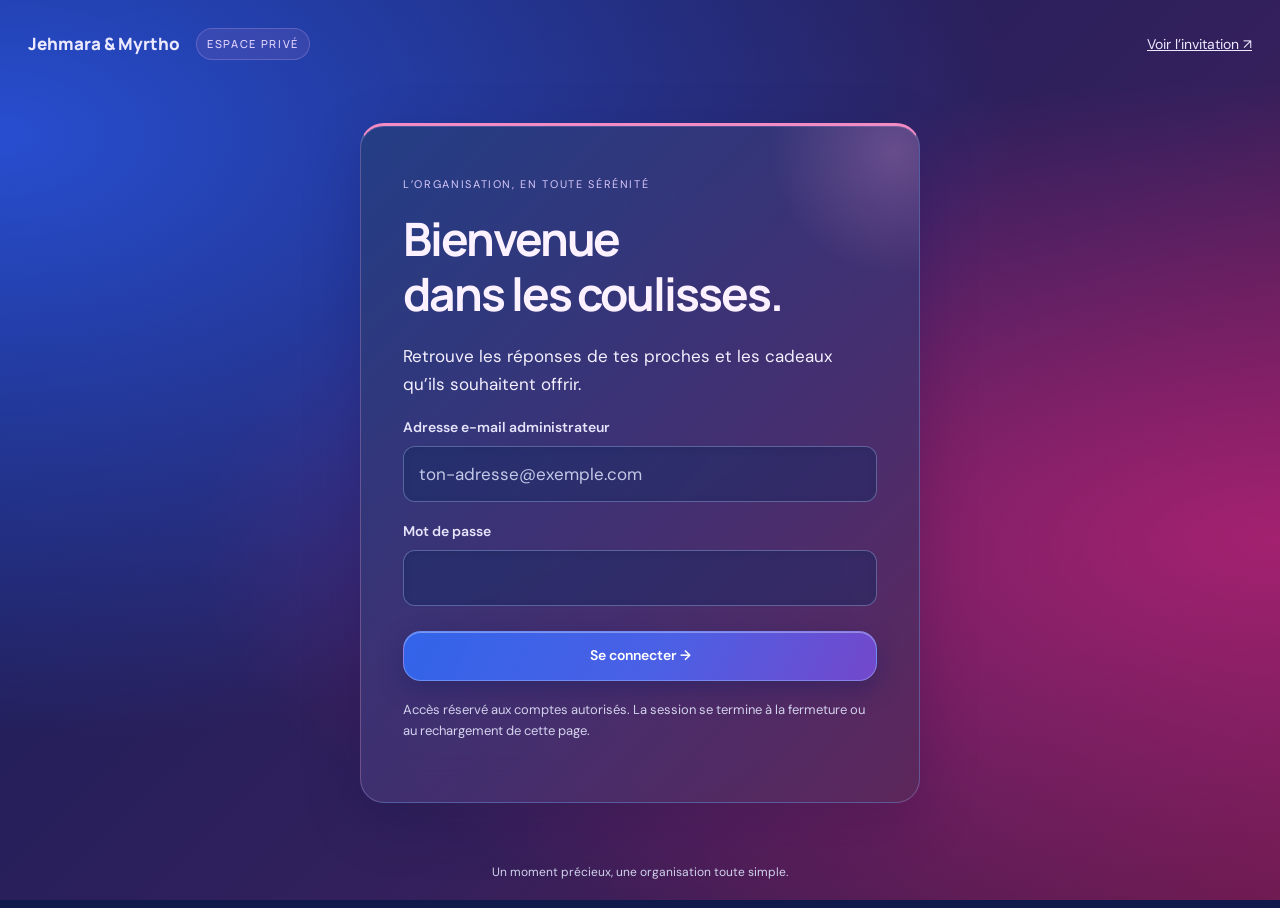
==== admin.html @ 2189c60e "Organize baby shower site assets and remove obsolete code" ====
<!DOCTYPE html>
<html lang="fr">
  <head>
    <meta charset="utf-8" />
    <meta
      name="viewport"
      content="width=device-width,initial-scale=1,viewport-fit=cover"
    />
    <meta name="robots" content="noindex,nofollow" />
    <meta name="referrer" content="no-referrer" />
    <meta name="theme-color" content="#153e80" />
    <title>Administration · Baby Shower</title>
    <script src="js/config.js?v=20261101-clean" defer></script>
    <script src="js/admin.js?v=20261101-clean" defer></script>

    <link rel="stylesheet" href="css/admin.css?v=20261101-clean" />
  </head>
  <body class="admin-theme">
    <div class="ambient" aria-hidden="true"></div>
    <header>
      <a class="brand" href="index.html"
        >Jehmara & Myrtho <span>ESPACE PRIVÉ</span></a
      ><a href="index.html" class="link">Voir l’invitation ↗</a>
    </header>
    <main>
      <section id="login-panel" class="glass login">
        <span class="eyebrow">L’organisation, en toute sérénité</span>
        <h1>Bienvenue<br />dans les coulisses.</h1>
        <p>
          Retrouve les réponses de tes proches et les cadeaux qu’ils souhaitent
          offrir.
        </p>
        <div id="setup-notice" class="notice" hidden>
          Supabase n’est pas encore configuré. Complète
          <code>js/config.js</code> et suis <code>docs/ADMIN.md</code> pour
          activer cet espace.
        </div>
        <form id="login-form">
          <label for="email">Adresse e-mail administrateur</label
          ><input
            id="email"
            type="email"
            autocomplete="username"
            required
            placeholder="ton-adresse@exemple.com"
          /><label for="password">Mot de passe</label
          ><input
            id="password"
            type="password"
            autocomplete="current-password"
            required
          /><button id="login-button" class="btn" type="submit">
            Se connecter →
          </button>
        </form>
        <p id="login-error" class="error" role="alert"></p>
        <p class="muted small">
          Accès réservé aux comptes autorisés. La session se termine à la
          fermeture ou au rechargement de cette page.
        </p>
      </section>
      <section
        id="dashboard"
        hidden
        aria-label="Tableau de bord administrateur"
      >
        <div class="heading">
          <div>
            <span class="eyebrow">Baby Shower · 13 décembre 2026</span>
            <h1>Vos proches, réunis.</h1>
            <p id="account" class="muted"></p>
          </div>
          <div class="toolbar">
            <button id="refresh" class="btn" type="button">Actualiser</button
            ><button id="logout" class="btn rose" type="button">
              Se déconnecter
            </button>
          </div>
        </div>
        <p id="dashboard-message" role="status" aria-live="polite"></p>
        <div class="stats" aria-label="Résumé">
          <article class="glass stat">
            <span>Réponses reçues</span><strong id="stat-total">0</strong>
          </article>
          <article class="glass stat">
            <span>Invités présents</span><strong id="stat-attending">0</strong>
          </article>
          <article class="glass stat">
            <span>Accompagnants</span><strong id="stat-companions">0</strong>
          </article>
          <article class="glass stat">
            <span>Personnes attendues au total</span
            ><strong id="stat-headcount">0</strong>
          </article>
          <article class="glass stat">
            <span>Cadeaux réservés</span><strong id="stat-gifts">0</strong>
          </article>
          <article class="glass stat">
            <span>Proches à l’étranger</span
            ><strong id="stat-distance">0</strong>
          </article>
        </div>
        <section class="glass responses">
          <div class="section-heading">
            <div>
              <h2>Les réponses</h2>
              <p class="muted small" id="updated"></p>
            </div>
            <button id="export" class="btn subtle" type="button">
              Exporter les réponses (.csv)
            </button>
          </div>
          <div class="filters">
            <div>
              <label for="search"
                >Rechercher un nom, un contact ou un cadeau</label
              ><input
                id="search"
                type="search"
                placeholder="Nom, téléphone, adresse ou cadeau…"
              />
            </div>
            <div>
              <label for="attendance-filter">Présence</label
              ><select id="attendance-filter">
                <option value="all">Toutes les réponses</option>
                <option value="yes">Participants</option>
                <option value="no">Absents en Haïti</option>
                <option value="distance">À distance (étranger)</option>
              </select>
            </div>
            <div>
              <label for="gift-filter">Cadeaux</label
              ><select id="gift-filter">
                <option value="all">Tous</option>
                <option value="yes">Avec une intention de cadeau</option>
                <option value="no">Sans intention de cadeau</option>
              </select>
            </div>
            <div>
              <label for="location-filter">Lieu de résidence</label
              ><select id="location-filter">
                <option value="all">Tous les lieux</option>
                <option value="metro">Zone métropolitaine</option>
                <option value="haiti_other">Ailleurs en Haïti</option>
                <option value="abroad">Étranger</option>
              </select>
            </div>
          </div>
          <p class="small muted" id="result-count"></p>
          <div id="response-list" class="response-list"></div>
        </section>
        <section class="glass reservations">
          <div class="section-heading">
            <div>
              <h2>Qui offre quoi ?</h2>
              <p class="muted">
                Les réservations confirmées et les idées encore disponibles.
              </p>
            </div>
          </div>
          <div id="gift-list" class="catalog"></div>
        </section>
      </section>
    </main>
    <footer>Un moment précieux, une organisation toute simple.</footer>
  </body>
</html>
---- css/admin.css ----
@import url("https://fonts.googleapis.com/css2?family=DM+Sans:wght@400;500;600;700&family=Manrope:wght@500;600;700;800&display=swap");
:root {
  --ink: #193056;
  --muted: #50617d;
  --blue: #153e80;
  --rose: #92265f;
  --border: #ffffffc9;
}
* {
  box-sizing: border-box;
}
body {
  margin: 0;
  font:
    17px/1.65 "DM Sans",
    system-ui,
    sans-serif;
  color: var(--ink);
}
button,
input,
select {
  font: inherit;
}
button,
a {
  touch-action: manipulation;
}
button {
  cursor: pointer;
}
[hidden] {
  display: none !important;
}
.ambient {
  position: fixed;
  inset: 0;
  z-index: -1;
  background:
    radial-gradient(ellipse at 0 0, #bdd4fc, transparent 58%),
    radial-gradient(ellipse at 100% 80%, #eec4dc, transparent 55%), #edf0f8;
}
header {
  max-width: 1300px;
  margin: auto;
  display: flex;
  justify-content: space-between;
  align-items: center;
  gap: 20px;
  padding: 28px 28px;
}
.brand {
  font-family: Manrope, system-ui, sans-serif;
  font-weight: 800;
  text-decoration: none;
  color: var(--ink);
  display: flex;
  gap: 16px;
  align-items: center;
}
.brand span,
.eyebrow {
  font-size: 11px;
  letter-spacing: 0.15em;
  text-transform: uppercase;
}
.brand span {
  border: 1px solid white;
  border-radius: 20px;
  padding: 6px 10px;
  font-weight: 500;
  background: #ffffff60;
}
.link {
  color: var(--blue);
  font-size: 14px;
}
main {
  max-width: 1300px;
  margin: 20px auto 60px;
  padding: 0 28px;
}
.glass {
  border: 1px solid var(--border);
  background: linear-gradient(130deg, #ffffffd9, #ffffff9c);
  border-radius: 24px;
  backdrop-filter: blur(24px);
  box-shadow:
    0 18px 60px #344e8210,
    inset 0 1px 0 #fff;
}
.login {
  max-width: 560px;
  margin: 35px auto;
  padding: 42px;
}
h1,
h2 {
  font-family: Manrope, system-ui, sans-serif;
  letter-spacing: -0.045em;
  line-height: 1.2;
}
h1 {
  font-size: clamp(32px, 4vw, 46px);
  margin: 15px 0 20px;
}
h2 {
  font-size: 27px;
  margin: 0 0 8px;
}
p {
  margin: 10px 0 18px;
}
.muted {
  color: var(--muted);
}
.small {
  font-size: 13px;
}
.eyebrow {
  color: var(--muted);
}
label {
  display: block;
  font-size: 14px;
  font-weight: 600;
  margin: 18px 0 7px;
}
input,
select {
  width: 100%;
  padding: 13px 15px;
  border: 1px solid #bac8df;
  border-radius: 12px;
  background: #ffffffb3;
  color: var(--ink);
  min-height: 50px;
}
.btn {
  display: inline-flex;
  align-items: center;
  justify-content: center;
  padding: 12px 19px;
  font-size: 14px;
  backdrop-filter: blur(16px);
}
.btn.rose {
  background: linear-gradient(120deg, #7b1f50ed, #a33872e8);
}
.btn.subtle {
  background: #ffffffa6;
  color: var(--blue);
  border-color: #a8b9d6;
  box-shadow: none;
}
.btn:disabled {
  opacity: 0.6;
  cursor: wait;
}
#login-button {
  width: 100%;
  margin-top: 25px;
}
.heading,
.section-heading {
  display: flex;
  justify-content: space-between;
  align-items: center;
  gap: 22px;
}
.toolbar {
  display: flex;
  gap: 10px;
  flex-wrap: wrap;
}
.stats {
  display: grid;
  grid-template-columns: repeat(5, 1fr);
  gap: 13px;
  margin: 25px 0;
}
.stat {
  padding: 22px 19px;
  display: flex;
  flex-direction: column;
  gap: 10px;
}
.stat span {
  font-size: 13px;
  color: var(--muted);
}
.stat strong {
  font:
    700 38px/1.1 Manrope,
    system-ui,
    sans-serif;
  color: var(--blue);
}
.responses,
.reservations {
  padding: 28px;
  margin-top: 24px;
}
.filters {
  display: grid;
  grid-template-columns: 2fr 1fr 1fr;
  gap: 16px;
  margin: 12px 0 20px;
}
.response-list {
  display: grid;
  gap: 12px;
}
.response {
  padding: 22px;
  border: 1px solid #ccd6e7;
  border-radius: 16px;
  background: #ffffff8c;
}
.response-head {
  display: flex;
  align-items: center;
  justify-content: space-between;
  gap: 16px;
}
.response h3 {
  font-size: 19px;
  margin: 0;
  overflow-wrap: anywhere;
}
.badge {
  display: inline-flex;
  padding: 4px 10px;
  border-radius: 20px;
  background: #d9e9e4;
  color: #24513f;
  font-size: 12px;
  white-space: nowrap;
}
.badge.absent {
  background: #f2deea;
  color: #81315b;
}
.response-meta {
  font-size: 13px;
  color: var(--muted);
  margin: 8px 0 15px;
}
.gift-chips {
  display: flex;
  flex-wrap: wrap;
  gap: 7px;
  padding: 0;
  list-style: none;
  margin: 12px 0;
}
.gift-chips li {
  font-size: 13px;
  border-radius: 8px;
  padding: 5px 9px;
  background: #e3ebf8;
  color: #294e82;
}
.proposal {
  white-space: pre-wrap;
  overflow-wrap: anywhere;
  font-size: 15px;
  margin: 12px 0 0;
  border-left: 3px solid #b66c98;
  padding-left: 13px;
}
.catalog {
  display: grid;
  grid-template-columns: repeat(3, 1fr);
  gap: 11px;
  margin-top: 22px;
}
.catalog-item {
  padding: 17px;
  border: 1px solid #ccd6e7;
  border-radius: 14px;
  background: #ffffff6e;
  overflow-wrap: anywhere;
}
.catalog-item h3 {
  font-size: 15px;
  line-height: 1.5;
  margin: 0 0 8px;
}
.catalog-item p {
  font-size: 13px;
  margin: 8px 0 0;
}
.catalog-item.free {
  opacity: 0.85;
}
.notice {
  background: #fff5de;
  border: 1px solid #d7bc7b;
  border-radius: 12px;
  padding: 14px;
  font-size: 14px;
}
.error,
#dashboard-message.error {
  color: #952958;
}
.empty {
  text-align: center;
  color: var(--muted);
  padding: 30px 15px;
}
footer {
  text-align: center;
  padding: 0 20px 25px;
  font-size: 12px;
  color: var(--muted);
}
button:focus-visible,
a:focus-visible,
input:focus-visible,
select:focus-visible {
  outline: 3px solid #5678af;
  outline-offset: 4px;
}
@media (max-width: 1000px) {
  .stats {
    grid-template-columns: repeat(3, 1fr);
  }
  .catalog {
    grid-template-columns: repeat(2, 1fr);
  }
}
@media (max-width: 700px) {
  header {
    padding: 20px;
  }
  .brand {
    font-size: 14px;
    gap: 8px;
    flex-wrap: wrap;
  }
  .brand span {
    font-size: 8px;
  }
  .link {
    font-size: 12px;
  }
  main {
    padding: 0 18px;
    margin-top: 10px;
  }
  .login {
    padding: 28px 23px;
    margin: 20px auto;
  }
  .heading,
  .section-heading {
    align-items: flex-start;
    flex-direction: column;
    gap: 12px;
  }
  .stats {
    grid-template-columns: repeat(2, 1fr);
    gap: 10px;
  }
  .stat {
    padding: 18px 15px;
  }
  .stat strong {
    font-size: 32px;
  }
  .responses,
  .reservations {
    padding: 20px;
  }
  .filters {
    grid-template-columns: 1fr;
    gap: 0;
  }
  .catalog {
    grid-template-columns: 1fr;
  }
  .response {
    padding: 17px;
  }
  .response-head {
    align-items: flex-start;
  }
  .response h3 {
    font-size: 17px;
  }
  .toolbar {
    width: 100%;
  }
  .toolbar .btn {
    flex: 1;
  }
  .section-heading .btn {
    width: 100%;
  }
}
@media (prefers-reduced-motion: reduce) {
  .btn {
    transition: none;
  }
  .btn:hover {
    transform: none;
  }
}

.contact-details {
  display: grid;
  grid-template-columns: 1fr 2fr;
  gap: 18px;
  margin: 14px 0;
  font-size: 14px;
}
.contact-details p {
  margin: 0;
  overflow-wrap: anywhere;
}
.contact-address {
  white-space: pre-wrap;
}
@media (max-width: 600px) {
  .contact-details {
    grid-template-columns: 1fr;
    gap: 12px;
  }
}

/* Édition chromatique : bleu cobalt, framboise et verre nacré. */
:root {
  --ink: #16264f;
  --muted: #475477;
  --blue: #1844ce;
  --pink: #b81c70;
  --rose: #b81c70;
  --accent: #1844ce;
  --ambient-blue: #82a9ff;
  --ambient-pink: #ff8acb;
}
body {
  color: var(--ink);
}
.scene,
.ambient {
  background:
    radial-gradient(ellipse at 6% 10%, #abc5ff 0, transparent 47%),
    radial-gradient(ellipse at 95% 60%, #ffb5dd 0, transparent 48%),
    linear-gradient(135deg, #edf0ff, #f8eafa 60%, #dee9ff);
}
.grain {
  opacity: 0.07;
}
.brand-mark {
  border-radius: 15px;
}
.header-tag {
  border: 1px solid #ffffffbc;
  border-radius: 50px;
  padding: 9px 14px;
}
body:not(.admin-theme) header {
  max-width: 1300px;
  padding-top: 25px;
  padding-bottom: 25px;
}
body:not(.admin-theme) main {
  gap: 35px;
  margin-top: 10px;
  max-width: 1200px;
}
.hero-label {
  width: fit-content;
  margin: auto;
  padding: 7px 14px;
  border: 1px solid #ffffffd9;
  border-radius: 50px;
  letter-spacing: 0.15em;
  font-weight: 700;
}
.intro h1 {
  font-size: clamp(45px, 5.4vw, 73px);
  font-weight: 600;
  max-width: 900px;
  line-height: 1.08;
  margin: 24px auto 18px;
  letter-spacing: -0.065em;
}
.intro h1 em {
  background-clip: text;
  -webkit-background-clip: text;
}
.intro h1 .rose {
  position: relative;
  display: inline-block;
}
.intro h1 .rose:after {
  content: "";
  position: absolute;
  bottom: -9px;
  left: 3px;
  right: 0;
  height: 6px;
  border-radius: 50%;
  transform: rotate(-2deg);
}
.intro > p {
  max-width: 640px;
  line-height: 1.7;
  margin-top: 24px;
}
.hero-tags {
  margin-top: 20px;
  gap: 10px;
}
.hero-tags span {
  padding: 5px 14px;
}
.date {
  position: relative;
  padding: 11px 24px 11px 11px;
  border-radius: 21px;
  margin-top: 25px;
}
.date strong {
  color: white;
  border: 1px solid #ffffff75;
  border-radius: 14px;
}
.date:after {
  content: "";
  height: 34px;
  width: 1px;
  position: absolute;
  left: 85px;
  top: 26px;
}
.date div {
  padding-left: 7px;
}
.questionnaire-stage {
  max-width: 730px;
  padding-top: 3px;
}
.card {
  border: 1px solid #fffffff0;
  border-radius: 32px;
  padding: 35px 43px 30px;
  overflow: visible;
}
.card:before {
  inset: 0;
  z-index: -1;
}
.card:after {
  inset: -2px;
  border: 2px solid transparent;
}
.card-top {
  font-size: 10px;
  letter-spacing: 0.12em;
}
.step-label {
  font-size: 11px;
  border-radius: 25px;
  padding: 5px 10px;
  font-weight: 700;
  letter-spacing: 0.05em;
}
.progress {
  gap: 6px;
  margin-bottom: 26px;
}
.progress i {
  height: 4px;
}
.pill {
  border: 1px solid #e0d8f5;
  font-weight: 600;
  letter-spacing: 0.07em;
}
.card h2 {
  font-size: clamp(34px, 3.6vw, 45px);
  margin: 20px 0 22px;
}
.copy {
  color: #46577d;
  line-height: 1.8;
}
.copy strong {
  color: #24396f;
}
.actions {
  margin-top: 27px;
}
.btn {
  border: 1px solid #ffffffb9;
  min-height: 63px;
  border-radius: 18px;
  font-weight: 600;
  position: relative;
  overflow: hidden;
  transition:
    transform 0.2s,
    box-shadow 0.2s;
}
.btn:before {
  background: linear-gradient(145deg, #ffffff29, transparent 42%, #ffffff12);
  border-radius: inherit;
}
.btn:hover {
  transform: translateY(-3px);
}
.btn.quiet,
.btn.secondary,
.btn.rose {
  color: white;
}
.btn.quiet:hover,
.btn.secondary:hover,
.btn.rose:hover {
  box-shadow:
    inset 0 1px 0 #ffffff85,
    0 14px 28px #b629743b;
}
.btn:disabled {
  transform: none;
}
.note {
  border: 1px solid #fff;
}
.note strong {
  color: #29416f;
}
.small {
  color: #506080;
}
.back {
  font-weight: 500;
}
.gift-tile {
  border: 1px solid #d5dff5;
  box-shadow: 0 4px 12px #3c55a007;
}
.gift-drawing {
  color: #5773bb;
}
.gift-status {
  font-size: 12px;
}
.availability-tools {
  padding: 4px 0;
}
.stage-halo {
  inset: -65px -150px;
  filter: blur(38px);
}
.satellite {
  z-index: 0;
  opacity: 0.95;
}
.satellite.bear {
  left: -163px;
  top: 90px;
  width: 130px;
  height: 155px;
}
.satellite.baby {
  right: -150px;
  top: 44px;
  width: 110px;
  height: 133px;
  color: #a08b72;
}
.satellite.bib {
  right: -168px;
  top: 355px;
  width: 100px;
  height: 120px;
}
.satellite.bottle {
  left: -136px;
  top: 420px;
  width: 79px;
  height: 105px;
}
.satellite.toy {
  right: -130px;
  bottom: 20px;
}
.stage-spark {
  z-index: 0;
}
.orbit-bubble {
  z-index: 0;
}
.reveal h2 {
  background-clip: text;
  -webkit-background-clip: text;
}
.silk-ring {
  position: absolute;
  pointer-events: none;
  z-index: -1;
  border: 1px solid #fff9;
  border-radius: 50%;
  width: calc(100% + 245px);
  height: 500px;
  left: -122px;
  top: 90px;
  transform: rotate(-19deg);
  animation: silk-turn 24s ease-in-out infinite;
}
.silk-ring.second {
  width: calc(100% + 160px);
  height: 430px;
  left: -80px;
  top: 165px;
  transform: rotate(17deg);
  animation-delay: -12s;
}
.silk-ring:before {
  content: "";
  position: absolute;
  left: 20%;
  top: 3%;
  width: 10px;
  height: 10px;
  border-radius: 50%;
  background: linear-gradient(135deg, #fff, #e96db3);
  box-shadow: 0 0 20px #e96db35e;
}
.silk-ring.second:before {
  left: auto;
  right: 10%;
  top: 14%;
  background: linear-gradient(135deg, #fff, #5d86ea);
}
body[data-mood="gifts"] .silk-ring {
  opacity: 0.4;
}
body[data-mood="reveal"] {
  --ambient-blue: #9db7ff;
  --ambient-pink: #f29fce;
}
body[data-mood="reveal"] .scene {
  background:
    radial-gradient(ellipse at 6% 10%, #abc5ff 0, transparent 47%),
    radial-gradient(ellipse at 95% 60%, #ffb5dd 0, transparent 48%), #edf0ff;
}
.ambient-stars span {
  color: #fff;
  filter: drop-shadow(0 0 7px #b276d77a);
}
@keyframes silk-turn {
  0%,
  100% {
    transform: rotate(-19deg) translateY(0);
  }
  50% {
    transform: rotate(-11deg) translateY(-12px);
  }
}
.intro h1 br:last-of-type {
  display: block;
}
.card h2 {
  letter-spacing: -0.045em;
}
/* Même matière et mêmes accents dans les coulisses. */
.admin-theme .link {
  color: #284cbd;
}
.admin-theme .login {
  position: relative;
  overflow: hidden;
  border-top: 3px solid #8a60cf;
}
.admin-theme .login:before {
  content: "";
  position: absolute;
  top: -100px;
  right: -100px;
  width: 250px;
  height: 250px;
  background: radial-gradient(circle, #f5a3d73d, transparent 70%);
  pointer-events: none;
}
.admin-theme .login h1,
.admin-theme .heading h1 {
  color: #192c61;
}
.admin-theme .stats {
  gap: 15px;
}
.admin-theme .stat {
  position: relative;
  overflow: hidden;
  border-radius: 22px;
}
.admin-theme .stat:after {
  content: "";
  position: absolute;
  width: 90px;
  height: 90px;
  border-radius: 50%;
  right: -30px;
  bottom: -35px;
}
.admin-theme .response {
  background: linear-gradient(120deg, #fff, #f4f2ffb3);
  border-color: #d9dff5;
}
.admin-theme .catalog-item {
  background: linear-gradient(140deg, #fff, #edefffaa);
  border-color: #d4dcf1;
  transition:
    transform 0.2s,
    box-shadow 0.2s;
}
.admin-theme .catalog-item:hover {
  transform: translateY(-3px);
  box-shadow: 0 9px 24px #4b4cad17;
}
.admin-theme .btn.subtle {
  box-shadow: none;
}
.admin-theme .error {
  color: #a52160;
}
.admin-theme .section-heading h2 {
  color: #26396e;
}
.admin-theme .btn {
  min-height: 50px;
}
.admin-theme #dashboard {
  animation: dashboard-enter 0.4s ease both;
}
@keyframes dashboard-enter {
  from {
    opacity: 0;
    transform: translateY(10px);
  }
  to {
    opacity: 1;
    transform: translateY(0);
  }
}
@media (max-width: 1100px) {
  .satellite.bear {
    left: -108px;
    width: 90px;
    height: 112px;
  }
  .satellite.baby {
    right: -104px;
    width: 80px;
    height: 100px;
  }
  .satellite.bib {
    right: -105px;
    width: 76px;
    height: 95px;
  }
  .satellite.bottle {
    left: -96px;
    width: 65px;
    height: 85px;
  }
  .satellite.toy {
    right: -95px;
    width: 65px;
    height: 85px;
  }
  .silk-ring {
    left: -75px;
    width: calc(100% + 150px);
  }
  .silk-ring.second {
    left: -45px;
    width: calc(100% + 90px);
  }
}
@media (max-width: 940px) {
  .satellite.bear {
    left: -65px;
    width: 53px;
    height: 69px;
  }
  .satellite.baby {
    right: -65px;
    width: 52px;
    height: 68px;
  }
  .satellite.bib {
    right: -61px;
    width: 48px;
    height: 60px;
  }
  .satellite.bottle {
    left: -58px;
    width: 44px;
    height: 58px;
  }
  .satellite.toy {
    right: -58px;
    width: 45px;
    height: 58px;
  }
  .silk-ring {
    left: -35px;
    width: calc(100% + 70px);
  }
  .silk-ring.second {
    left: -20px;
    width: calc(100% + 40px);
  }
}
@media (max-width: 760px) {
  .header-tag {
    padding: 6px 9px;
    font-size: 8px;
  }
  .intro h1 {
    max-width: 560px;
    margin-top: 21px;
  }
  .intro > p {
    margin-top: 22px;
  }
  .hero-tags span {
    font-size: 10px;
    padding: 4px 10px;
  }
  .date {
    padding-right: 16px;
  }
  body:not(.admin-theme) main {
    margin-top: 5px;
  }
  .satellite.bib {
    right: -19px;
    width: 16px;
    height: 25px;
    top: 325px;
  }
  .satellite.bottle {
    left: -18px;
    width: 16px;
    height: 25px;
    top: 420px;
  }
  .satellite.toy {
    display: none;
  }
  .silk-ring {
    left: -18px;
    width: calc(100% + 36px);
    height: 380px;
    top: 90px;
  }
  .silk-ring.second {
    left: -12px;
    width: calc(100% + 24px);
    height: 330px;
    top: 145px;
  }
  .silk-ring:before {
    width: 6px;
    height: 6px;
  }
  .stage-halo {
    inset: -30px -18px;
  }
}
@media (max-width: 380px) {
  .card {
    padding: 25px 19px;
  }
  .intro h1 {
    font-size: 34px;
  }
  .card h2 {
    font-size: 31px;
  }
  .header-tag {
    display: none;
  }
}
@media (prefers-reduced-motion: reduce) {
  .silk-ring,
  .admin-theme #dashboard {
    animation: none;
  }
  .btn,
  .admin-theme .catalog-item {
    transition: none;
  }
  .admin-theme .catalog-item:hover {
    transform: none;
  }
}

/* Verre coloré : cobalt profond et lumière framboise. */
:root {
  color-scheme: dark;
  --ink: #f4f0ff;
  --muted: #cfcee9;
  --blue: #7eabff;
  --pink: #ff8dca;
  --rose: #ff8dca;
  --accent: #b2caff;
}
body {
  background: #101b4b;
  color: #f4f0ff;
}
.scene,
.ambient,
body[data-mood="reveal"] .scene {
  background:
    radial-gradient(ellipse at 0 15%, #284ed0 0, transparent 56%),
    radial-gradient(ellipse at 100% 60%, #a32170 0, transparent 60%),
    linear-gradient(135deg, #111e58, #33205c 60%, #621949);
}
.orb-blue {
  background: #265df7;
  opacity: 0.65;
}
.orb-pink {
  background: #ec318f;
  opacity: 0.6;
}
.orb-pearl {
  background: #7642d4;
  opacity: 0.5;
}
.orbit-line {
  border-color: #abb8ff26;
}
.brand {
  color: #f1efff;
}
.brand-mark {
  color: #e9eaff;
  background: linear-gradient(145deg, #5978d46e, #ac4a9d4d);
  border-color: #b1c2ff5c;
  box-shadow:
    inset 0 1px 0 #d9e1ff42,
    0 8px 25px #080f382e;
}
.header-tag {
  color: #d8dcff;
  border-color: #b5c6ff40;
  background: #3955a937;
}
.header-tag i {
  background: #ff8bc8;
  box-shadow: 0 0 0 4px #ff8bc81f;
}
.hero-label {
  background: #6176d226;
  border-color: #a8bcff54;
  color: #e0e5ff;
}
.intro h1 {
  color: #f4f0ff;
  text-shadow: 0 5px 25px #09113b2b;
}
.intro h1 em {
  background: linear-gradient(100deg, #accbff, #d4b1ff 55%, #ffa1d7);
  background-clip: text;
  -webkit-background-clip: text;
}
.intro h1 .rose {
  color: #ff98ce;
}
.intro h1 .rose:after {
  background: linear-gradient(90deg, #ff70b8aa, #ff9bd74d);
}
.intro > p {
  color: #dbdef4;
}
.hero-tags span {
  background: #6379ce2e;
  border-color: #afc0ff40;
  color: #e3e7ff;
}
.hero-tags span:last-child {
  background: #cf4e9a24;
  color: #ffd6ed;
  border-color: #f58bc549;
}
.date {
  background: linear-gradient(115deg, #284b9a96, #87336e85);
  border-color: #b3c1fc5c;
  box-shadow:
    inset 0 1px 0 #dae0ff30,
    0 12px 30px #09163b33;
}
.date strong {
  background: linear-gradient(145deg, #4d77fa, #8752da);
  box-shadow: 0 7px 20px #17358a59;
  border-color: #b7c4ff6b;
}
.date div {
  color: #f2eaff;
}
.date small {
  color: #ddd4f0;
}
.date:after {
  background: #d4c2ff4a;
}
.card {
  box-shadow:
    0 30px 90px #060d352e,
    0 7px 20px #060d352e,
    inset 0 1px 0 #b9cafa36;
}
.card:before {
  background:
    radial-gradient(ellipse at 0 0, #709aff1c, transparent 55%),
    radial-gradient(ellipse at 100% 100%, #ff74b915, transparent 55%);
}
.card:after {
  background: linear-gradient(
      115deg,
      #afc8ff55,
      #7c9eff2e 25%,
      #bda9ff55 45%,
      #f77ebf55 75%,
      #bda9ff2e
    )
    border-box;
}
.spotlight {
  background: radial-gradient(
    350px circle at var(--mx, 50%) var(--my, 50%),
    #a0b5ff16,
    transparent 70%
  );
}
.card-top {
  color: #d6daf4;
}
.step-label {
  background: #7e99fa2b;
  color: #e7ecff;
}
.progress i {
  background: #a6b6f12b;
}
.progress i.active {
  background: linear-gradient(90deg, #87b4ff, #ff8ac6);
  box-shadow: 0 0 9px #b6b6f333;
}
.pill {
  color: #ece5ff;
  background: linear-gradient(110deg, #637ed92e, #dc66ad26);
  border-color: #bfa4ed47;
}
.pill:before {
  background: #ff9bce;
  box-shadow: 0 0 0 3px #ff9bce1a;
}
.card h2 {
  color: #faf3ff;
}
.copy,
.small,
.gift-instruction {
  color: #dddaf1;
}
.copy strong,
.note strong {
  color: #fff0fc;
}
.note {
  background: linear-gradient(115deg, #5d78c629, #d65aa025);
  border-color: #a7a6ed33;
  border-left: 3px solid #f078b7;
  color: #e6def4;
}
.btn {
  color: #fff;
  background: linear-gradient(115deg, #3264e9, #4b60e5 55%, #7348cb);
  border-color: #a2b9ff79;
  box-shadow:
    inset 0 1px 0 #dce5ff66,
    0 9px 25px #101b5f5e;
}
.btn:hover {
  background: linear-gradient(115deg, #3d72fa, #6276fa 55%, #8c58df);
  box-shadow:
    inset 0 1px 0 #dce5ff66,
    0 14px 30px #1c2c7f70;
}
.btn.quiet,
.btn.secondary,
.btn.rose {
  background: linear-gradient(115deg, #ad2468, #cf3c8a 60%, #ab267b);
  border-color: #ffb9e176;
  box-shadow:
    inset 0 1px 0 #ffd5ee66,
    0 9px 25px #52134255;
}
.btn.quiet:hover,
.btn.secondary:hover,
.btn.rose:hover {
  background: linear-gradient(115deg, #ca327e, #e851a1 60%, #c43891);
}
.back {
  color: #dbd7ff;
}
label {
  color: #e6e4fa;
}
input,
textarea,
select {
  background: #172b626e;
  color: #f6f0ff;
  border-color: #a4b5ec66;
  box-shadow: inset 0 2px 7px #071c3e21;
}
input::placeholder,
textarea::placeholder {
  color: #c4c8e7;
}
input:focus,
textarea:focus,
select:focus {
  background: #25356d;
  border-color: #b9a5ff;
}
.check {
  background: #7290df1a;
  border-color: #a7b6ed45;
}
.check input {
  accent-color: #f181bd;
}
.gift-tile {
  background: linear-gradient(140deg, #536bbd3b, #8a3b9229);
  border-color: #b2b3ec45;
  color: #f2eafa;
}
.gift-tile:hover {
  background: linear-gradient(140deg, #728ad44d, #bb5baf3b);
  border-color: #c2b4fc77;
  box-shadow: 0 10px 25px #1413442b;
}
.gift-drawing,
.gifts svg {
  color: #c4d4ff;
}
.gift-tile:has(input:checked) {
  border-color: #f49acb;
  background: linear-gradient(135deg, #5a6ac27a, #ab478686);
  box-shadow:
    0 0 0 2px #ed96ce1f,
    0 9px 22px #140d3f26;
}
.gift-check {
  background: #a4b5ec1c;
  border-color: #c0caef88;
}
.gift-tile input:checked ~ .gift-check {
  background: #ce4a94;
  border-color: #fbb3dc;
}
.gift-status {
  color: #d6d9f4;
}
.gift-tile.reserved {
  background: #201e4e80;
  border-color: #8880aa47;
  opacity: 0.7;
}
.gift-tile.reserved .gift-status {
  color: #ffc5e7;
}
.gift-summary {
  background: linear-gradient(110deg, #597ad836, #ce4f9833);
  border-color: #bba3e44d;
  color: #e6dff3;
}
.gift-summary strong {
  color: #ffd0ec;
}
.error {
  color: #ffc2e4;
}
.demo {
  background: #75502077;
  color: #ffe5ae;
  border-color: #d4b2755c;
}
.reveal .symbol {
  background: linear-gradient(135deg, #5672b961, #b85d8f52);
  border-color: #c6bbe963;
  box-shadow:
    0 0 0 10px #b6b6f015,
    0 0 0 22px #d797c512,
    0 15px 35px #101d5940;
}
.reveal h2 {
  background: linear-gradient(90deg, #b5d3ff, #ffb3dc);
  background-clip: text;
  -webkit-background-clip: text;
  color: transparent;
}
.reveal .eyebrow {
  color: #d7dcf6;
}
.illustrated-seal {
  opacity: 0.12;
}
.stage-halo {
  background:
    radial-gradient(ellipse at 0 20%, #4c78ff6b, transparent 50%),
    radial-gradient(ellipse at 100% 70%, #f23c9d61, transparent 50%);
}
.silk-ring {
  border-color: #c6d3ff35;
  box-shadow: 0 0 30px #8b88ee12;
}
.silk-ring.second {
  border-color: #ff8bc938;
}
.stage-spark {
  color: #ffb1da;
}
.satellite {
  filter: drop-shadow(0 13px 15px #07133c40);
}
.satellite.bear {
  color: #b4a6e3;
}
.satellite.bib {
  color: #dc91b9;
}
.satellite.bottle {
  color: #a6bae7;
}
.satellite.toy {
  color: #c5a5eb;
}
.orbit-bubble {
  border-color: #d0b4f069;
  background: radial-gradient(
    circle at 30% 25%,
    #d0dfff99,
    #7b9bf550 55%,
    #ef74bf70
  );
  box-shadow:
    inset -3px -4px 7px #5860ac29,
    0 5px 16px #080f3d26;
}
footer {
  color: #d1d4ed;
}
footer .footer-heart svg {
  color: #ff9acf;
}
/* L’administration reprend les surfaces colorées. */
.admin-theme .brand,
.admin-theme .link {
  color: #ece9ff;
}
.admin-theme .brand span {
  color: #e5d7ff;
  background: #7f65b93b;
  border-color: #bca6ec4a;
}
.admin-theme .glass {
  background: linear-gradient(135deg, #243e83ed, #433070e8 60%, #5b285ae3);
  border-color: #a7a9e455;
  box-shadow:
    0 18px 60px #080d372e,
    inset 0 1px 0 #c1c6ff30;
}
.admin-theme .login {
  border-top-color: #f38bc5;
}
.admin-theme .login h1,
.admin-theme .heading h1,
.admin-theme .section-heading h2 {
  color: #fbf1ff;
}
.admin-theme .eyebrow {
  color: #d8c7fa;
}
.admin-theme .muted,
.admin-theme .stat span {
  color: #d5d5ef;
}
.admin-theme .stat strong {
  color: #accaff;
}
.admin-theme .stat:nth-child(even) strong {
  color: #ff9fd1;
}
.admin-theme .stat:after {
  background: #8fabfa1f;
}
.admin-theme .stat:nth-child(even):after {
  background: #ee8ac124;
}
.admin-theme .response,
.admin-theme .catalog-item {
  background: linear-gradient(120deg, #6f84c51f, #c367aa1a);
  border-color: #a6abe047;
}
.admin-theme .badge {
  background: #6489e536;
  color: #dceaff;
}
.admin-theme .badge.absent {
  background: #eb6fb537;
  color: #ffd3ed;
}
.admin-theme .response-meta {
  color: #d1d3ed;
}
.admin-theme .gift-chips li {
  background: linear-gradient(110deg, #728ee42e, #cc64b42e);
  color: #ece7ff;
}
.admin-theme .proposal {
  border-left-color: #fb8fc6;
}
.admin-theme .btn.subtle {
  background: #758ddd2b;
  color: #e8eaff;
  border-color: #b4bcec5c;
}
.admin-theme .btn.subtle:hover {
  background: #8b9ee744;
}
.admin-theme .notice {
  background: #75502066;
  color: #ffe5ae;
  border-color: #d4b2755c;
}
.admin-theme .error,
.admin-theme #dashboard-message.error {
  color: #ffc2e4;
}
.admin-theme .empty {
  color: #d1d4ed;
}
.admin-theme select option {
  background: #25356d;
  color: #f6f0ff;
}
button:focus-visible,
a:focus-visible,
input:focus-visible,
textarea:focus-visible,
select:focus-visible {
  outline-color: #ffd0ed;
}
@supports not (backdrop-filter: blur(1px)) {
  .card,
  .admin-theme .glass {
    background: #30346e;
  }
}

/* La couleur suit les passages d’étape, jamais les réponses de l’invité. */
.card {
  --card-accent: #97c2ff;
  --card-glow: #638eff;
  --card-input: #172d755e;
  background: linear-gradient(130deg, #203f91f5, #2e347ef0 60%, #493474ed);
  transition:
    box-shadow 0.65s,
    border-color 0.65s;
  border-color: #8babef77;
}
.color-wash {
  position: absolute;
  inset: 0;
  border-radius: inherit;
  background: linear-gradient(130deg, #782b71f5, #88336fe8 55%, #5b2c79ef);
  opacity: 0;
  transition: opacity 0.7s cubic-bezier(0.22, 1, 0.36, 1);
  z-index: -1;
  pointer-events: none;
}
.card[data-palette="pink"] {
  --card-accent: #ffb3db;
  --card-glow: #f578c4;
  --card-input: #551d5966;
  border-color: #f4a0cc77;
  box-shadow:
    0 30px 90px #160c3b40,
    0 0 45px #f85db218,
    inset 0 1px 0 #ffc4e44d;
}
.card[data-palette="pink"] .color-wash {
  opacity: 1;
}
.card[data-palette="blue"] {
  box-shadow:
    0 30px 90px #060d3540,
    0 0 45px #5486ff1c,
    inset 0 1px 0 #a8c5ff4d;
}
.card .step-label {
  color: #f8f1ff;
  background: #c4bcfa22;
  border: 1px solid #d3c8ff26;
  transition: background 0.5s;
}
.card[data-palette="pink"] .step-label {
  background: #ffb3db26;
}
.card .progress i.active {
  background: linear-gradient(90deg, var(--card-accent), #e998de);
  transition:
    background 0.5s,
    box-shadow 0.5s;
}
.card .pill {
  border-color: #c8b2f34a;
  box-shadow: 0 0 20px #a790ef0a;
  transition:
    background 0.5s,
    border-color 0.5s;
}
.card[data-palette="pink"] .pill {
  background: linear-gradient(110deg, #ef98ca25, #bdb0ff1f);
  border-color: #f6c4e34d;
}
.card .btn:not(.quiet):not(.secondary) {
  background: linear-gradient(115deg, #3564db, #6650db);
  border-color: #b3c6ff88;
  box-shadow:
    inset 0 1px 0 #e0eaff70,
    0 12px 28px #101b5f4d;
  transition:
    background 0.5s,
    transform 0.2s,
    box-shadow 0.3s;
}
.card[data-palette="pink"] .btn:not(.quiet):not(.secondary) {
  background: linear-gradient(115deg, #be327c, #d64f9c 55%, #9f3c9d);
  border-color: #ffc4e388;
  box-shadow:
    inset 0 1px 0 #ffe0ef70,
    0 12px 28px #4a14474d;
}
.card .btn:hover {
  filter: brightness(1.08);
}
.card input:not([type="checkbox"]),
.card textarea {
  background: var(--card-input);
  transition:
    background 0.6s,
    box-shadow 0.25s,
    border-color 0.25s;
}
.card input:not([type="checkbox"]):focus,
.card textarea:focus {
  border-color: var(--card-accent);
  box-shadow:
    0 0 0 4px color-mix(in srgb, var(--card-glow) 17%, transparent),
    inset 0 2px 8px #080b3e15;
  outline: 2px solid transparent;
}
.color-sweep {
  position: absolute;
  inset: 0;
  overflow: hidden;
  border-radius: inherit;
  pointer-events: none;
  z-index: 2;
}
.color-sweep:before {
  content: "";
  position: absolute;
  inset: -70%;
  background: linear-gradient(
    105deg,
    transparent 40%,
    #e7d6ff00 45%,
    #edd7ff20 50%,
    #ffe4f205 55%,
    transparent 60%
  );
  transform: translateX(-40%) rotate(-8deg);
}
.card.step-bloom .color-sweep:before {
  animation: chroma-sweep 0.75s cubic-bezier(0.2, 0.65, 0.35, 1) both;
}
.card-motes {
  position: absolute;
  inset: 0;
  border-radius: inherit;
  overflow: hidden;
  pointer-events: none;
  z-index: -1;
}
.card-motes i {
  position: absolute;
  left: var(--x);
  bottom: -8px;
  width: var(--size);
  height: var(--size);
  border-radius: 50%;
  background: var(--card-accent);
  box-shadow: 0 0 9px var(--card-glow);
  opacity: 0;
  animation: chroma-mote var(--duration) var(--delay) ease-in-out infinite;
}
.card.step-bloom {
  animation: chroma-bloom 0.6s ease both;
}
#screen.entering > h2 {
  animation: chroma-text 0.32s 0.04s both;
}
#screen.entering > .copy,
#screen.entering > .note,
#screen.entering > form,
#screen.entering > .gift-instruction {
  animation: chroma-text 0.29s 0.09s both;
}
#screen.entering > .actions {
  animation: chroma-text 0.27s 0.13s both;
}
.card .illustrated-seal {
  transition: opacity 0.5s;
  animation: seal-sway 8s ease-in-out infinite;
}
.card[data-palette="pink"] .illustrated-seal {
  opacity: 0.2;
}
.card .check:hover {
  border-color: var(--card-accent);
}
body[data-palette="pink"] .stage-halo {
  background:
    radial-gradient(ellipse at 0 20%, #6c71ff4a, transparent 50%),
    radial-gradient(ellipse at 100% 70%, #fb4ea47a, transparent 50%);
}
body[data-palette="blue"] .stage-halo {
  background:
    radial-gradient(ellipse at 0 20%, #4c78ff7a, transparent 50%),
    radial-gradient(ellipse at 100% 70%, #f23c9d4a, transparent 50%);
}
@keyframes chroma-sweep {
  from {
    transform: translateX(-35%) rotate(-8deg);
    opacity: 0;
  }
  20% {
    opacity: 1;
  }
  to {
    transform: translateX(35%) rotate(-8deg);
    opacity: 0;
  }
}
@keyframes chroma-bloom {
  0% {
    transform: translateY(0) scale(1);
  }
  40% {
    transform: translateY(-2px) scale(1.003);
  }
  100% {
    transform: translateY(0) scale(1);
  }
}
@keyframes chroma-text {
  from {
    opacity: 0;
    transform: translateY(10px);
  }
  to {
    opacity: 1;
    transform: translateY(0);
  }
}
@keyframes chroma-mote {
  0% {
    opacity: 0;
    transform: translateY(0);
  }
  20% {
    opacity: 0.25;
  }
  75% {
    opacity: 0.15;
  }
  100% {
    opacity: 0;
    transform: translateY(-500px);
  }
}
@keyframes seal-sway {
  0%,
  100% {
    transform: translateY(0) rotate(10deg);
  }
  50% {
    transform: translateY(-5px) rotate(3deg);
  }
}
@media (prefers-reduced-motion: reduce) {
  .card,
  .color-wash,
  .card * {
    animation: none !important;
    transition: none !important;
  }
  .card-motes,
  .color-sweep {
    display: none;
  }
}

/* Téléphone : lecture, clavier, gestes tactiles et décor à faible coût. */
html {
  -webkit-text-size-adjust: 100%;
  text-size-adjust: 100%;
}
button,
a,
input,
textarea,
label,
select {
  touch-action: manipulation;
}
button,
input,
textarea,
select {
  -webkit-tap-highlight-color: #aa9dff30;
}
.gift-summary .jump-gifts {
  display: none;
}
.gift-tile input:disabled ~ .gift-text {
  cursor: not-allowed;
}
@media (max-width: 760px) {
  body {
    min-height: 100svh;
    overflow-x: clip;
  }
  body:not(.admin-theme) header {
    padding: 16px max(18px, env(safe-area-inset-right)) 15px
      max(18px, env(safe-area-inset-left));
    gap: 10px;
  }
  .brand {
    font-size: 15px;
  }
  .brand-mark {
    width: 32px;
    height: 32px;
    border-radius: 11px;
  }
  .header-tag {
    display: none;
  }
  body:not(.admin-theme) main {
    padding: 0 max(14px, env(safe-area-inset-right)) 0
      max(14px, env(safe-area-inset-left));
    gap: 25px;
    margin: 0 auto 22px;
    width: 100%;
    max-width: 650px;
  }
  .intro {
    padding: 8px 6px 0;
  }
  .hero-label {
    font-size: 9px;
    letter-spacing: 0.09em;
    padding: 6px 10px;
  }
  .intro h1 {
    font-size: clamp(30px, 8.2vw, 43px);
    line-height: 1.14;
    margin: 18px auto 12px;
    letter-spacing: -0.045em;
  }
  .intro > p {
    font-size: 16px;
    line-height: 1.65;
    margin: 17px auto 0;
    max-width: 360px;
  }
  .hero-tags {
    display: none;
  }
  .date {
    margin-top: 17px;
    padding: 9px 14px 9px 9px;
    gap: 12px;
    border-radius: 16px;
  }
  .date strong {
    width: 43px;
    height: 43px;
    font-size: 27px;
    border-radius: 11px;
  }
  .date div,
  .date small {
    font-size: 11px;
    line-height: 1.65;
  }
  .date div {
    padding-left: 3px;
  }
  .date:after {
    left: 63px;
    top: 17px;
    height: 26px;
  }
  .questionnaire-stage {
    width: 100%;
  }
  .card {
    padding: 23px 20px 21px;
    border-radius: 23px;
    backdrop-filter: blur(12px);
    -webkit-backdrop-filter: blur(12px);
    box-shadow:
      0 16px 42px #060d352e,
      inset 0 1px 0 #c5d3ff29;
  }
  .card-top {
    font-size: 9px;
    letter-spacing: 0.06em;
    margin-bottom: 14px;
    gap: 8px;
  }
  .step-label {
    font-size: 10px;
    padding: 5px 9px;
    flex-shrink: 0;
  }
  .progress {
    margin-bottom: 22px;
    gap: 5px;
  }
  .card h2 {
    font-size: clamp(28px, 7.7vw, 35px);
    line-height: 1.2;
    letter-spacing: -0.035em;
    margin: 17px 0 20px;
  }
  .pill {
    font-size: 9px;
    line-height: 1.6;
    letter-spacing: 0.045em;
    padding: 6px 10px;
    max-width: 100%;
  }
  .copy {
    font-size: 17px;
    line-height: 1.75;
    margin: 14px 0;
  }
  .note {
    padding: 15px;
    font-size: 16px;
    line-height: 1.7;
    margin: 18px 0;
  }
  .small,
  .gift-status {
    font-size: 13px;
    line-height: 1.65;
  }
  .gift-instruction {
    font-size: 16px;
    line-height: 1.7;
  }
  .actions {
    gap: 12px;
    margin-top: 22px;
  }
  .btn {
    min-height: 56px;
    width: 100%;
    padding: 14px 16px;
    font-size: 16px;
    line-height: 1.5;
    border-radius: 15px;
    white-space: normal;
  }
  .btn svg {
    width: 18px;
    height: 18px;
  }
  .btn:hover {
    transform: none;
    filter: none;
  }
  .btn:active {
    transform: scale(0.985);
  }
  .btn:after {
    display: none;
  }
  .back {
    min-height: 48px;
    min-width: 75px;
    font-size: 15px;
    padding: 10px 0;
    margin-top: 9px;
  }
  label {
    font-size: 15px;
    margin: 19px 0 8px;
  }
  input:not([type="checkbox"]),
  textarea,
  select {
    font-size: 17px !important;
    min-height: 54px;
    padding: 14px 15px;
    border-radius: 12px;
    scroll-margin-top: 100px;
  }
  input::placeholder,
  textarea::placeholder {
    font-size: 16px;
  }
  textarea {
    min-height: 122px;
    line-height: 1.65;
  }
  .check {
    font-size: 15px;
    padding: 13px 12px;
    gap: 12px;
    align-items: flex-start;
    min-height: 54px;
  }
  .check input {
    width: 23px;
    height: 23px;
    margin: 2px 0 0;
    flex-shrink: 0;
  }
  .gifts {
    grid-template-columns: repeat(2, minmax(0, 1fr));
    gap: 10px;
    margin: 14px 0;
  }
  .gifts li {
    min-width: 0;
    animation: none;
  }
  .gift-tile {
    min-height: 135px;
    padding: 12px;
    gap: 9px;
    align-items: flex-start;
    flex-direction: column;
    border-radius: 14px;
    transform: none !important;
  }
  .gift-drawing {
    width: 33px;
    height: 37px;
  }
  .gift-text {
    font-size: 14px;
    line-height: 1.5;
    padding: 0;
    overflow-wrap: anywhere;
    hyphens: auto;
  }
  .gift-check {
    right: 10px;
    top: 11px;
    width: 22px;
    height: 22px;
    font-size: 12px;
  }
  .gift-status {
    display: block;
    font-size: 11px;
    margin-top: 5px;
  }
  .gift-summary {
    position: sticky;
    top: max(8px, env(safe-area-inset-top));
    z-index: 4;
    padding: 10px 11px;
    margin: 12px -2px 16px;
    border-color: #c5bcf077;
    border-radius: 13px;
    background: #30336ef5;
    box-shadow: 0 8px 25px #080f3d45;
    font-size: 13px;
    gap: 8px;
    backdrop-filter: blur(10px);
  }
  .card[data-palette="pink"] .gift-summary {
    background: #6b2d69f5;
  }
  .gift-summary > span {
    display: none;
  }
  .gift-summary .jump-gifts {
    display: inline-flex;
    align-items: center;
    justify-content: center;
    min-height: 44px;
    padding: 8px 11px;
    border: 1px solid #c4b6ec66;
    border-radius: 10px;
    color: #fceeff;
    background: #b9a1e324;
    font-size: 13px;
    font-weight: 600;
    white-space: nowrap;
  }
  .gift-summary strong {
    max-width: 60%;
    line-height: 1.5;
  }
  .availability-tools {
    align-items: center;
    gap: 10px;
  }
  .availability-tools .back {
    min-height: 44px;
    margin: 0;
  }
  .availability-tools .small {
    font-size: 12px;
  }
  .error {
    font-size: 14px;
    line-height: 1.6;
  }
  .reveal {
    padding-top: 5px;
  }
  .reveal .symbol {
    width: 88px;
    height: 88px;
    margin: 5px auto 25px;
  }
  .reveal .symbol svg {
    width: 62px;
    height: 65px;
  }
  .reveal h2 {
    font-size: 34px;
  }
  .illustrated-seal {
    top: 64px;
    right: 17px;
    width: 38px;
    height: 43px;
    animation: none !important;
  }
  .satellite {
    opacity: 0.65;
    animation-duration: 14s;
    filter: none;
  }
  .satellite.bear {
    width: 28px;
    height: 36px;
    left: -7px;
    top: -26px;
  }
  .satellite.baby {
    width: 27px;
    height: 35px;
    right: -6px;
    top: -28px;
  }
  .satellite.bib,
  .satellite.bottle,
  .satellite.toy,
  .silk-ring,
  .card-motes,
  .spotlight,
  .reply-burst,
  .orbit-bubble.third {
    display: none;
  }
  .card.step-bloom {
    animation: none;
  }
  .color-sweep:before {
    opacity: 0.65;
  }
  .scene .orb {
    filter: blur(35px);
    animation: none;
    will-change: auto;
  }
  .ambient-stars span:nth-child(n + 7) {
    display: none;
  }
  .ambient-stars span {
    animation-duration: 7s;
  }
  .stage-halo {
    filter: blur(20px);
    animation: none;
  }
  .grain {
    display: none;
  }
  .stage-spark {
    animation-duration: 7s;
  }
  .stage-spark.three {
    display: none;
  }
  .color-wash {
    transition-duration: 0.45s;
  }
  #screen.entering {
    animation-duration: 0.3s;
    filter: none;
  }
  #screen.leaving {
    animation-duration: 0.13s;
    filter: none;
  }
  #screen.entering > h2,
  #screen.entering > .copy,
  #screen.entering > .note,
  #screen.entering > form,
  #screen.entering > .actions {
    animation: none;
  }
  .confetti i:nth-child(n + 29) {
    display: none;
  }
  footer {
    font-size: 11px;
    line-height: 1.7;
    padding: 8px max(18px, env(safe-area-inset-right))
      calc(22px + env(safe-area-inset-bottom))
      max(18px, env(safe-area-inset-left));
    gap: 7px;
  }
  .admin-theme header {
    padding: 18px;
    gap: 12px;
  }
  .admin-theme .brand span {
    display: none;
  }
  .admin-theme main {
    padding: 0 14px;
  }
  .admin-theme .login {
    padding: 26px 21px;
  }
  .admin-theme .glass {
    backdrop-filter: blur(12px);
  }
  .admin-theme .heading h1 {
    font-size: 33px;
  }
  .admin-theme .toolbar {
    flex-wrap: wrap;
  }
  .admin-theme .toolbar .btn {
    flex: 1 1 130px;
  }
  .admin-theme .response-head {
    flex-wrap: wrap;
  }
  .admin-theme .filters input,
  .admin-theme .filters select {
    font-size: 16px !important;
  }
  .admin-theme .response-meta {
    line-height: 1.7;
  }
  .admin-theme .proposal {
    font-size: 15px;
  }
  .admin-theme .stat span {
    font-size: 12px;
  }
  .admin-theme .responses,
  .admin-theme .reservations {
    padding: 19px 16px;
  }
  .admin-theme .stats {
    gap: 9px;
  }
  .admin-theme .stat {
    padding: 17px 13px;
  }
  .admin-theme .section-heading h2 {
    font-size: 25px;
  }
}
@media (max-width: 760px) {
  body:not([data-mood="welcome"]):not(.admin-theme) .intro {
    display: none;
  }
  body:not([data-mood="welcome"]):not(.admin-theme) main {
    gap: 16px;
    padding-top: 9px;
  }
  body:not([data-mood="welcome"]):not(.admin-theme) main:before {
    content: "13 décembre 2026 · Pèlerin 6";
    color: #dcd9f3;
    font-size: 12px;
    letter-spacing: 0.02em;
    text-align: center;
  }
  .questionnaire-stage {
    scroll-margin-top: 12px;
  }
  #gift-finish {
    scroll-margin-top: 90px;
  }
}
@media (max-width: 359px) {
  .gifts {
    grid-template-columns: 1fr;
  }
  .gift-tile {
    min-height: 88px;
    flex-direction: row;
    align-items: center;
    padding: 13px;
    gap: 12px;
  }
  .gift-drawing {
    width: 35px;
    height: 43px;
    flex-shrink: 0;
  }
  .gift-text {
    padding-right: 19px;
    font-size: 15px;
  }
  .gift-check {
    right: 9px;
    top: 10px;
  }
  .card {
    padding: 22px 17px;
  }
  .card-top {
    font-size: 8px;
  }
  .intro h1 {
    font-size: 30px;
  }
  .gift-summary {
    font-size: 12px;
  }
  .gift-summary .jump-gifts {
    font-size: 12px;
    padding: 8px;
  }
  .header-tag {
    display: none;
  }
}
@media (max-width: 760px) and (orientation: landscape) {
  .intro h1 {
    font-size: 32px;
  }
  .intro > p {
    display: none;
  }
  .date {
    margin-top: 15px;
  }
  .card {
    max-width: 620px;
    margin: auto;
  }
}
@media (max-width: 1000px) and (max-height: 500px) and (orientation: landscape) {
  body:not(.admin-theme) header {
    padding: 12px 22px;
  }
  .header-tag,
  .hero-tags {
    display: none;
  }
  .intro h1 {
    font-size: 32px;
    line-height: 1.15;
    margin: 12px auto;
  }
  .intro > p {
    display: none;
  }
  .date {
    margin-top: 12px;
  }
  .questionnaire-stage {
    max-width: 660px;
  }
  .card {
    padding: 25px 28px;
    backdrop-filter: blur(12px);
  }
  body:not([data-mood="welcome"]):not(.admin-theme) .intro {
    display: none;
  }
  body:not([data-mood="welcome"]):not(.admin-theme) main {
    padding-top: 5px;
  }
  .silk-ring,
  .card-motes,
  .satellite,
  .stage-halo {
    display: none;
  }
  .scene .orb {
    animation: none;
    filter: blur(30px);
    will-change: auto;
  }
  input:not([type="checkbox"]),
  textarea {
    font-size: 17px;
    scroll-margin-top: 24px;
  }
}
@media (prefers-reduced-motion: reduce) {
  .gift-summary {
    scroll-behavior: auto;
  }
}

.intro.with-photo {
  display: grid;
  grid-template-columns: minmax(0, 1fr) 260px;
  gap: 42px;
  align-items: center;
  max-width: 1080px;
  margin: auto;
  text-align: left;
}
.with-photo .hero-copy {
  min-width: 0;
}
.with-photo .hero-label {
  margin-left: 0;
}
.with-photo h1 {
  font-size: clamp(39px, 4.4vw, 61px);
  text-align: left;
}
.with-photo .hero-copy > p {
  font-size: 18px;
  line-height: 1.7;
  color: #dbdef4;
  max-width: 590px;
}
.with-photo .hero-tags {
  justify-content: flex-start;
}
.with-photo .date {
  margin-left: 0;
}
.couple-photo {
  margin: 0;
  position: relative;
  padding: 8px;
  border: 1px solid #e1c1ee70;
  border-radius: 110px 110px 28px 28px;
  background: linear-gradient(140deg, #7597ef40, #ed73b63b);
  box-shadow: 0 20px 60px #090d3838;
  transform: rotate(3deg);
}
.couple-photo img {
  display: block;
  width: 100%;
  height: 330px;
  object-fit: cover;
  object-position: 50% 68%;
  border-radius: 102px 102px 22px 22px;
}
.couple-photo figcaption {
  text-align: center;
  font-size: 12px;
  letter-spacing: 0.07em;
  padding: 11px 4px 5px;
  color: #fae5f2;
}
.couple-photo:after {
  content: "";
  position: absolute;
  inset: -10px;
  border: 1px solid #c9acfb29;
  border-radius: 120px 120px 37px 37px;
  pointer-events: none;
}
.location-options {
  display: grid;
  gap: 12px;
  margin-top: 23px;
}
.location-option {
  width: 100%;
  min-height: 83px;
  display: flex;
  align-items: center;
  gap: 15px;
  text-align: left;
  padding: 17px 18px;
  border: 1px solid #bcbeed69;
  border-radius: 16px;
  background: linear-gradient(120deg, #6f8fd52b, #cc6aa329);
  color: #fbf0ff;
  font: inherit;
  cursor: pointer;
  transition:
    transform 0.2s,
    background 0.2s,
    border-color 0.2s;
}
.location-option:hover {
  transform: translateY(-2px);
  background: linear-gradient(120deg, #7e9ee34d, #d47cb544);
  border-color: #e6c7ef;
}
.location-option:active {
  transform: scale(0.985);
}
.location-option svg {
  width: 28px;
  height: 28px;
  flex-shrink: 0;
  color: #e6c9fb;
}
.location-option strong {
  display: block;
  font-size: 17px;
  line-height: 1.4;
}
.location-option small {
  display: block;
  font-size: 13px;
  line-height: 1.5;
  color: #d8d9ee;
  margin-top: 4px;
}
.location-option .chevron {
  margin-left: auto;
  color: #edc4ee;
  font-size: 22px;
}
.distance-summary {
  padding: 18px;
  border: 1px solid #d5ace855;
  background: #b58fdc15;
  border-radius: 15px;
  line-height: 1.75;
  margin: 20px 0;
}
.distance-summary strong {
  color: #fff0fb;
}
.admin-theme .stats {
  grid-template-columns: repeat(3, minmax(0, 1fr));
}
.admin-theme .badge.distance {
  background: #9676df3b;
  color: #ecddff;
}
.route-details {
  margin: 8px 0;
  font-size: 13px;
  color: #ddd4f2;
}
@media (max-width: 760px) {
  .intro.with-photo {
    display: flex;
    flex-direction: column;
    text-align: center;
    gap: 20px;
    padding-top: 6px;
  }
  .with-photo .hero-copy {
    width: 100%;
  }
  .with-photo .hero-label {
    margin-left: auto;
  }
  .with-photo h1 {
    text-align: center;
    font-size: clamp(30px, 8.2vw, 43px);
  }
  .with-photo .hero-copy > p {
    font-size: 16px;
    line-height: 1.65;
    margin: 17px auto 0;
    max-width: 360px;
  }
  .with-photo .date {
    margin-left: auto;
  }
  .couple-photo {
    width: 176px;
    padding: 6px;
    border-radius: 75px 75px 22px 22px;
    transform: rotate(2deg);
    margin: 0 auto 7px;
  }
  .couple-photo img {
    height: 206px;
    border-radius: 70px 70px 17px 17px;
    object-position: 50% 66%;
  }
  .couple-photo figcaption {
    font-size: 10px;
    padding: 7px 2px 3px;
  }
  .couple-photo:after {
    inset: -7px;
    border-radius: 82px 82px 27px 27px;
  }
  .location-option {
    padding: 15px 13px;
    gap: 11px;
    min-height: 83px;
  }
  .location-option strong {
    font-size: 16px;
  }
  .location-option small {
    font-size: 12px;
  }
  .location-option:hover {
    transform: none;
  }
  .location-option svg {
    width: 24px;
    height: 24px;
  }
  .location-options {
    gap: 11px;
  }
  .admin-theme .stats {
    grid-template-columns: repeat(2, minmax(0, 1fr));
  }
  .distance-summary {
    padding: 15px;
    font-size: 16px;
  }
  .route-details {
    font-size: 13px;
  }
}
@media (max-width: 1000px) and (max-height: 500px) and (orientation: landscape) {
  .intro.with-photo {
    grid-template-columns: minmax(0, 1fr) 140px;
    gap: 25px;
  }
  .couple-photo img {
    height: 160px;
  }
  .with-photo h1 {
    font-size: 32px;
  }
  .with-photo .hero-copy > p {
    display: none;
  }
}
@media (prefers-reduced-motion: reduce) {
  .location-option {
    transition: none;
    transform: none !important;
  }
}
.with-photo .sketch-garden,
.with-photo .art,
.with-photo .mood-line {
  display: none;
}
.admin-theme .filters {
  grid-template-columns: 1.6fr 1fr 1fr 1fr;
}
@media (max-width: 700px) {
  .admin-theme .filters {
    grid-template-columns: 1fr;
  }
}
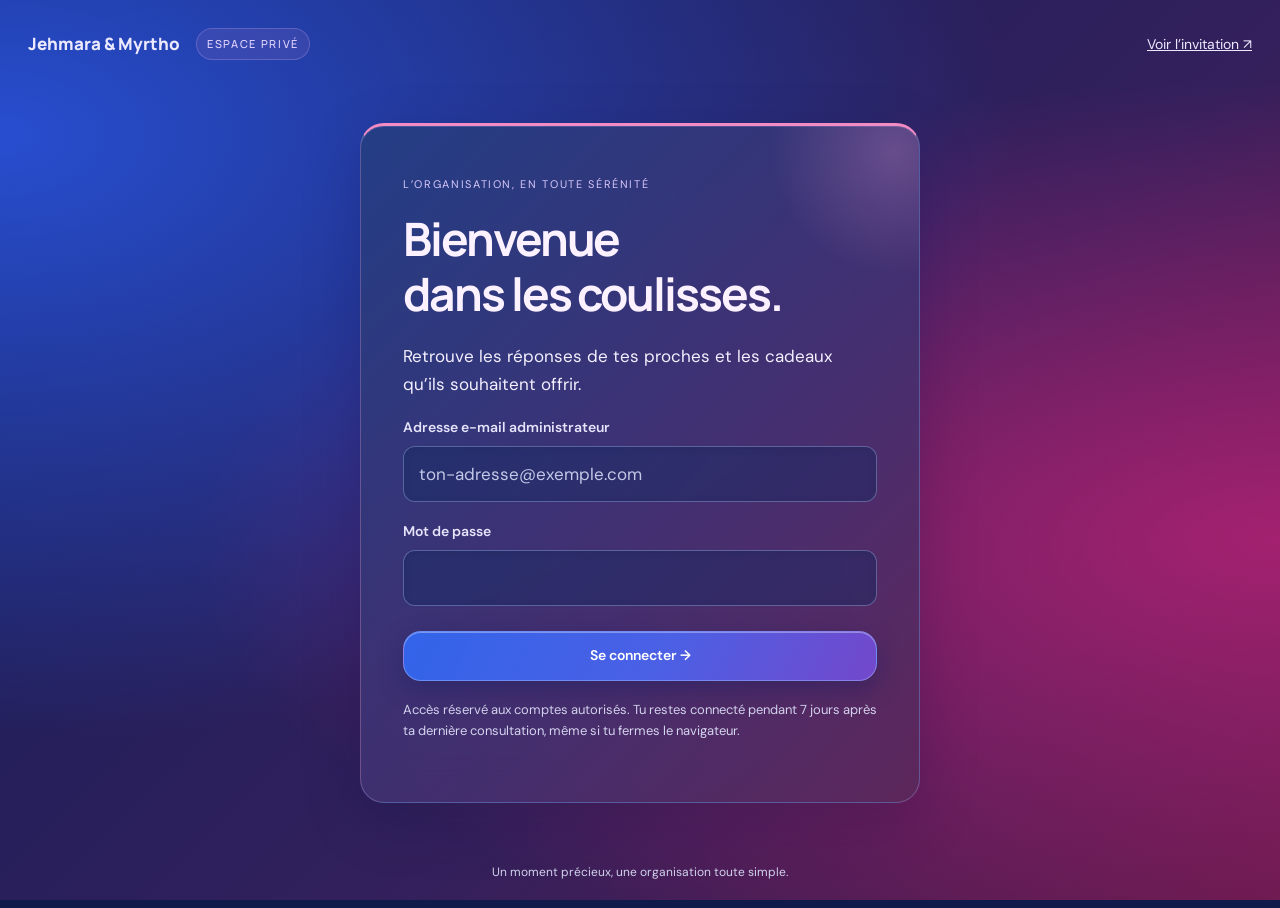
==== commit 8fe3e141: "Keep admin sessions for seven days after the last visit" ====
--- a/admin.html
+++ b/admin.html
@@ -10,10 +10,10 @@
     <meta name="referrer" content="no-referrer" />
     <meta name="theme-color" content="#153e80" />
     <title>Administration · Baby Shower</title>
-    <script src="js/config.js?v=20261101-clean" defer></script>
-    <script src="js/admin.js?v=20261101-clean" defer></script>
+    <script src="js/config.js?v=20261101-session7" defer></script>
+    <script src="js/admin.js?v=20261101-session7" defer></script>
 
-    <link rel="stylesheet" href="css/admin.css?v=20261101-clean" />
+    <link rel="stylesheet" href="css/admin.css?v=20261101-session7" />
   </head>
   <body class="admin-theme">
     <div class="ambient" aria-hidden="true"></div>
@@ -55,8 +55,8 @@
         </form>
         <p id="login-error" class="error" role="alert"></p>
         <p class="muted small">
-          Accès réservé aux comptes autorisés. La session se termine à la
-          fermeture ou au rechargement de cette page.
+          Accès réservé aux comptes autorisés. Tu restes connecté pendant 7
+          jours après ta dernière consultation, même si tu fermes le navigateur.
         </p>
       </section>
       <section
@@ -125,8 +125,10 @@
               ><select id="attendance-filter">
                 <option value="all">Toutes les réponses</option>
                 <option value="yes">Participants</option>
-                <option value="no">Absents en Haïti</option>
-                <option value="distance">À distance (étranger)</option>
+                <option value="no">Absents de la zone métropolitaine</option>
+                <option value="distance">
+                  À distance (hors zone ou étranger)
+                </option>
               </select>
             </div>
             <div>
@@ -147,6 +149,32 @@
               </select>
             </div>
           </div>
+          <section
+            class="reset-tools"
+            aria-label="Nettoyer les réponses de test"
+          >
+            <h3>Nettoyage des tests</h3>
+            <p>
+              Sélectionne uniquement les réponses à effacer. Le site ne peut pas
+              reconnaître automatiquement un test. Les sélections restent
+              actives quand tu changes les filtres.
+            </p>
+            <div class="toolbar">
+              <button
+                id="reset-select-visible"
+                class="btn subtle"
+                type="button"
+              >
+                Sélectionner les réponses affichées (500 max.)</button
+              ><button id="reset-clear" class="btn rose" type="button">
+                Tout désélectionner
+              </button>
+            </div>
+            <p id="reset-count" role="status" aria-live="polite"></p>
+            <button id="reset-open" class="btn rose" type="button" disabled>
+              Supprimer la sélection…
+            </button>
+          </section>
           <p class="small muted" id="result-count"></p>
           <div id="response-list" class="response-list"></div>
         </section>
@@ -164,5 +192,33 @@
       </section>
     </main>
     <footer>Un moment précieux, une organisation toute simple.</footer>
+    <dialog
+      id="reset-dialog"
+      class="reset-dialog"
+      aria-labelledby="reset-title"
+      aria-describedby="reset-summary"
+    >
+      <h2 id="reset-title">Supprimer ces réponses ?</h2>
+      <p id="reset-summary"></p>
+      <ul id="reset-names"></ul>
+      <form id="reset-form">
+        <label for="reset-confirmation">Écris SUPPRIMER pour confirmer</label
+        ><input
+          id="reset-confirmation"
+          autocomplete="off"
+          spellcheck="false"
+          required
+          pattern="SUPPRIMER"
+        />
+        <p id="reset-error" role="alert"></p>
+        <div class="toolbar">
+          <button id="reset-cancel" class="btn" type="button" autofocus>
+            Annuler</button
+          ><button id="reset-submit" class="btn rose" type="submit" disabled>
+            Supprimer définitivement
+          </button>
+        </div>
+      </form>
+    </dialog>
   </body>
 </html>
--- a/css/admin.css
+++ b/css/admin.css
@@ -2607,3 +2607,96 @@
     grid-template-columns: 1fr;
   }
 }
+
+/* Nettoyage volontaire des réponses, réservé aux administrateurs. */
+.reset-tools {
+  margin: 22px 0;
+  padding: 20px;
+  border: 1px solid #f29bc65c;
+  border-radius: 18px;
+  background: #aa286522;
+}
+.reset-tools h3 {
+  margin-top: 0;
+}
+.reset-tools p {
+  font-size: 15px;
+}
+.reset-row {
+  display: flex;
+  align-items: center;
+  gap: 12px;
+  font-size: 14px;
+  padding: 10px 0;
+  cursor: pointer;
+}
+.reset-row input {
+  width: 22px;
+  height: 22px;
+  accent-color: #b92c78;
+  flex-shrink: 0;
+}
+.reset-dialog {
+  width: min(92vw, 620px);
+  max-height: 88dvh;
+  overflow: auto;
+  padding: 28px;
+  color: #f6eeff;
+  background: linear-gradient(135deg, #173c80, #542b64);
+  border: 1px solid #d5b7e677;
+  border-radius: 24px;
+  box-shadow: 0 25px 80px #07102b80;
+}
+.reset-dialog::backdrop {
+  background: #050c2bc9;
+  backdrop-filter: blur(6px);
+}
+.reset-dialog h2 {
+  font-size: 29px;
+}
+.reset-dialog p,
+.reset-dialog li {
+  overflow-wrap: anywhere;
+}
+.reset-dialog ul {
+  max-height: 180px;
+  overflow: auto;
+  padding-left: 22px;
+}
+.reset-dialog .toolbar {
+  display: flex;
+  gap: 12px;
+  flex-wrap: wrap;
+  margin-top: 20px;
+}
+.reset-dialog .toolbar .btn {
+  flex: 1;
+  min-width: 150px;
+}
+.reset-dialog input {
+  font-size: 17px;
+}
+.reset-dialog #reset-error {
+  color: #ffd1e3;
+}
+.admin-theme .reset-tools .btn:disabled,
+.reset-dialog .btn:disabled {
+  opacity: 0.45;
+  cursor: not-allowed;
+}
+@media (max-width: 760px) {
+  .reset-tools {
+    padding: 16px;
+  }
+  .reset-tools .toolbar {
+    display: flex;
+    flex-direction: column;
+    gap: 10px;
+  }
+  .reset-dialog {
+    padding: 22px;
+  }
+  .reset-dialog .toolbar {
+    flex-direction: column;
+  }
+}
